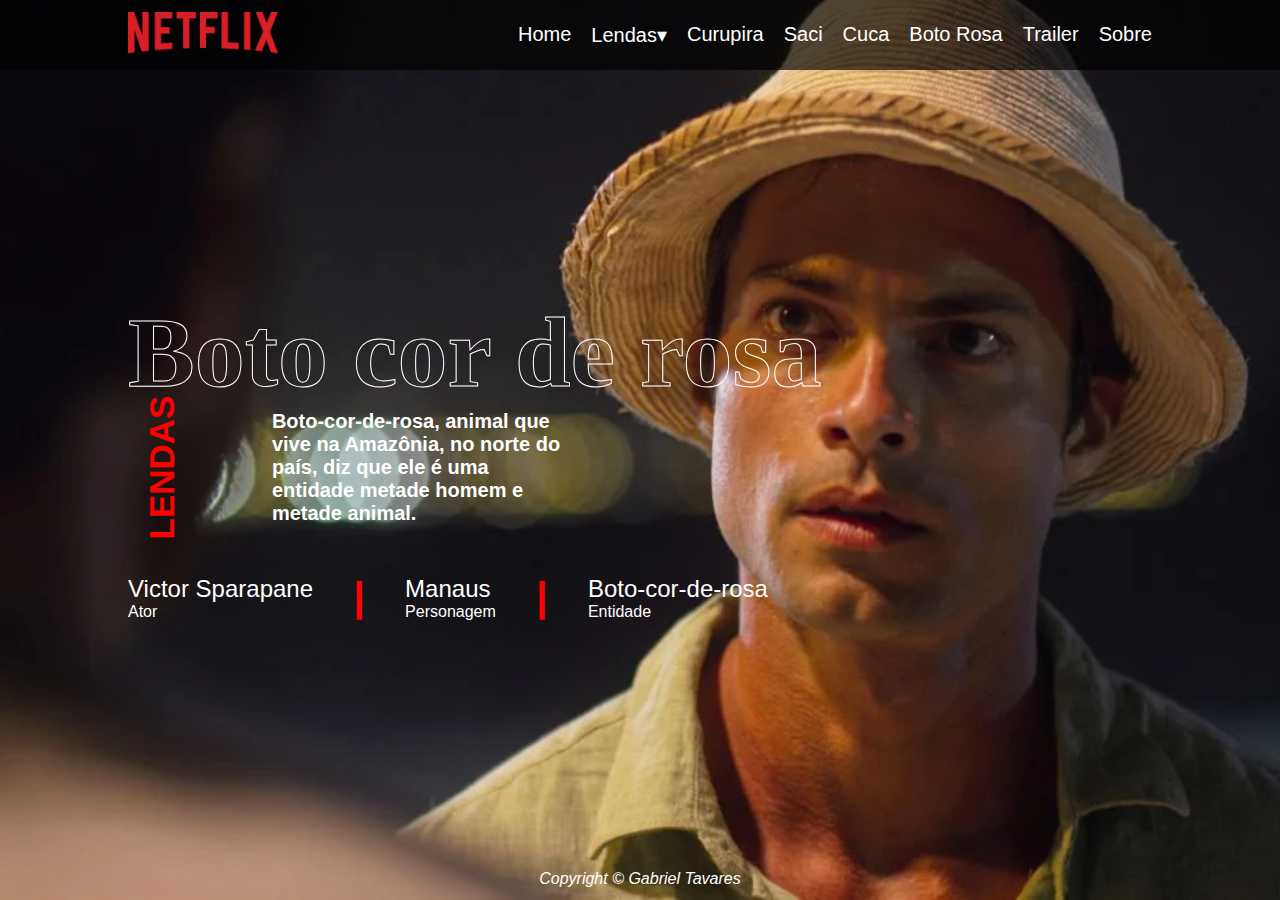
==== boto.html @ 7fec71c9 "header" ====
<!DOCTYPE html>
<html lang="en">
<head>
    <meta charset="UTF-8">
    <meta http-equiv="X-UA-Compatible" content="IE=edge">
    <meta name="viewport" content="width=device-width, initial-scale=1.0">
    <link rel="stylesheet" href="boto.css">
    <title>Boto</title>
</head>
<body>
        <header>
            <a href="#" class="logo">
                <img src="img/Netflixlogo1.png" alt="logo netflix" width="150px">
            </a>
            <nav class="links">
                <ul>
                    <li><a href="index.html">Home</a></li>
                    <li><a href="#">Lendas<span>&#9662;</span></a></li>
                    <ul class="submenu">
                        <li><a href="curupira.html">Curupira</a></li>
                        <li><a href="Saci.html">Saci</a></li>
                        <li><a href="cuca.html">Cuca</a></li>
                        <li><a href="boto.html">Boto Rosa</a></li>
                    </ul>
                    <li><a href="#">Trailer</a></li>
                    <li><a href="#">Sobre</a></li>
                </ul>
            </nav>
    
        </header>
    <main>
        <h1>Boto cor de rosa</h1>
        <div class="paragrafo">
        <h3>LENDAS</h3>  
        <p>Boto-cor-de-rosa, animal que vive na Amazônia, no norte do país, diz que ele é uma entidade metade homem e metade animal. </p>
    </div> 
        <div class="Geral">
         <div class="Específica">
            <h2> Victor Sparapane</h2>
            <h4>Ator</h4>
        </div> 
        <p class="barra">|</p>
        <div class="Específica">
            <h2> Manaus</h2>
            <h4>Personagem</h4>
        </div>
        <p class="barra">|</p>
        <div class="Específica">
            <h2>Boto-cor-de-rosa</h2>
            <h4>Entidade</h4>
            </div>
        </div>
    </main>
    <footer>
        <p>Copyright &copy Gabriel Tavares</p>
    </footer>
</body>
</html>
---- boto.css ----
*{margin: 0%;
    padding: 0%;
    box-sizing: 0%;
  }


  

  body{

        width: 100vw;
        height: 100vh;
        background-image: url(img/boto\ cor\ de\ rosa.webp);
        background-color:blac#00000055;
        background-blend-mode: darken;
        background-size: cover;
        background-position: right top;
        display: flex;
        flex-direction: column;
        font-family: 'Karla', sans-serif;
        color: white;
    
    }

  header {

    background-color: #000000AA;
    height: 70px;
    display: flex;
    justify-content: space-between;
    align-items: center;
    padding: 0 10vw;

}
main{
    padding-top: 25vh;
    padding-left: 10vw;
    padding-right: 10vw;
    flex-grow: 1;
}

.barra{
    color: red;
    font-size: 40px;
}

.Geral{
    display: flex;
    justify-content: space-between; 
    max-width: 50vw; 
    margin-top: 50px;

}


main h1{
    font-family: calibri;
    font-size: 100px;
    color: rgba(8, 8, 8, 0);
    -webkit-text-stroke-width: 1px;
    -webkit-text-stroke-color: rgb(255, 255, 255);
}
   
main h3{

    transform: rotate(270deg);
    color: red;
    font-size: 35px;


}
    main p{

    font-size: 20px;
    font-weight: 200; 
    max-width: 300px; 
    color:white;
    font-weight: bold; 
}


h2, h4{
    font-weight: 200;
}

.paragrafo{
    display: flex;
}

.links ul {

    display: flex;
    gap: 20px;
    color: white;
    list-style: none;

}



.links a {

    color: white;
    text-decoration: none;
    font-size: 20px;
    user-select: none;
    transition: all 1s;

}



.links a:hover {
    color: red;

}
footer

{
    height: 30px;
    text-align: center;
    font-style: italic;
    align-items: center;

}
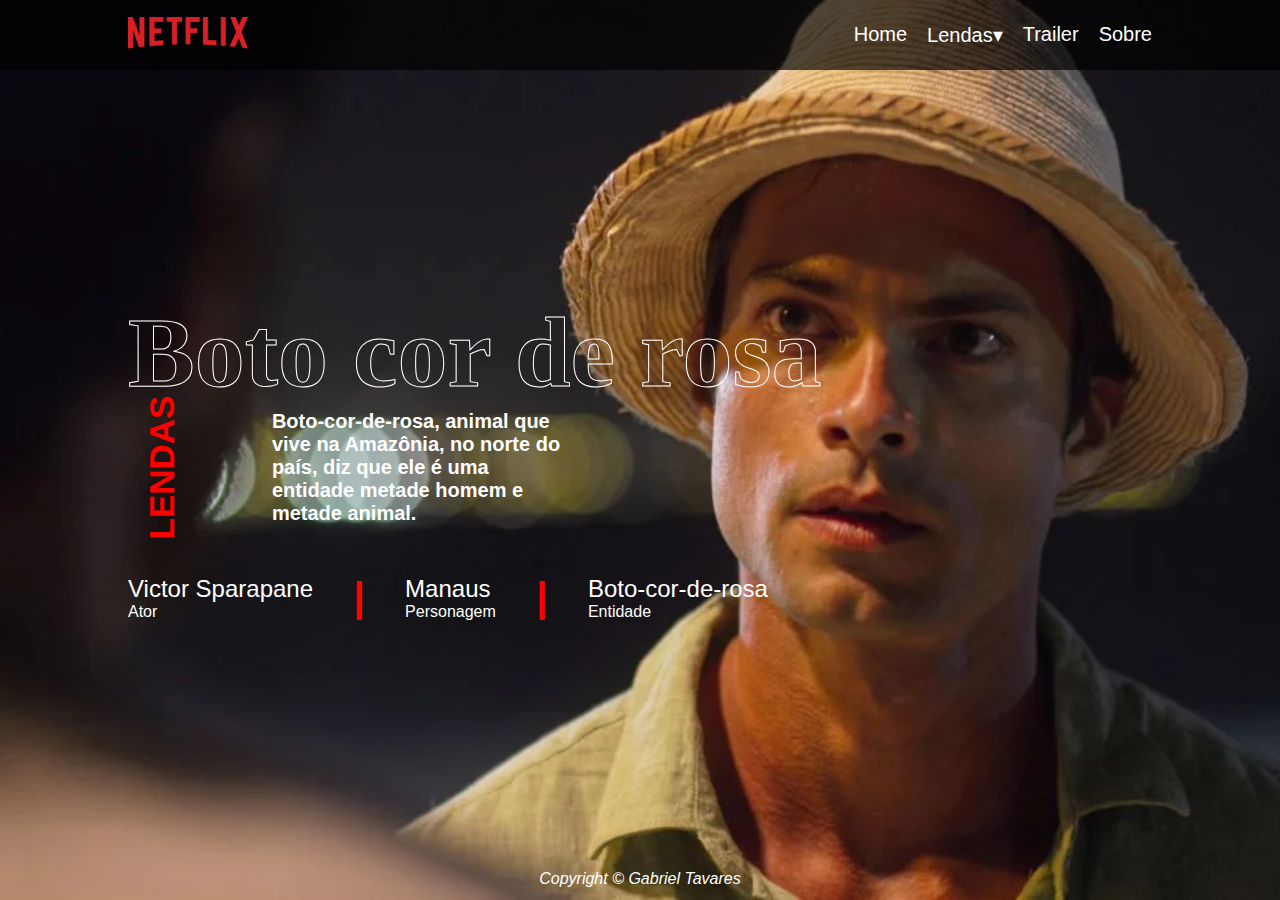
==== commit c0acc7ff: "ajustando" ====
--- a/boto.html
+++ b/boto.html
@@ -15,15 +15,17 @@
             <nav class="links">
                 <ul>
                     <li><a href="index.html">Home</a></li>
-                    <li><a href="#">Lendas<span>&#9662;</span></a></li>
-                    <ul class="submenu">
-                        <li><a href="curupira.html">Curupira</a></li>
-                        <li><a href="Saci.html">Saci</a></li>
-                        <li><a href="cuca.html">Cuca</a></li>
-                        <li><a href="boto.html">Boto Rosa</a></li>
-                    </ul>
+                    <li><a href="#">Lendas<span>&#9662;</span></a>
+                        <ul class="submenu">
+                            <li><a href="curupira.html">Curupira</a></li>
+                            <li><a href="Saci.html">Saci</a></li>
+                            <li><a href="cuca.html">Cuca</a></li>
+                            <li><a href="boto.html">Boto  cor de Rosa</a></li>
+                            <li><a href="boto.html">Iara</a></li>
+                        </ul>
+                    </li>
                     <li><a href="#">Trailer</a></li>
-                    <li><a href="#">Sobre</a></li>
+                    <li><a href="https://www.linkedin.com/in/gabriel-tavares-silva-rocha-443a65211/">Sobre</a></li>
                 </ul>
             </nav>
     
--- a/boto.css
+++ b/boto.css
@@ -21,17 +21,67 @@
         color: white;
     
     }
-
-  header {
-
-    background-color: #000000AA;
-    height: 70px;
-    display: flex;
-    justify-content: space-between;
-    align-items: center;
-    padding: 0 10vw;
-
-}
+    
+    header {
+        top: 0;
+        background-color: #000000AA;
+        height: 70px;
+        display: flex;
+        justify-content: space-between;
+        align-items: center;
+        padding: 0 10vw;
+    }
+    
+    .logo img{
+        width: 120px;
+    }
+    
+    .links ul {
+        display: flex;
+        gap: 20px;
+        list-style-type: none;
+    }
+    
+    .links a{
+        color: white;
+        text-decoration: none;
+        font-size: 20px;
+        user-select: none;
+        transition: all 1s;
+    }
+    
+    .links a:hover {
+        color: red;
+    }
+    
+    .links ul .submenu {
+        margin-top: 1px;
+        display: none;
+        position: absolute;
+        font-size: 12px;
+    }
+    
+    .links li ul{
+        position: relative;
+    }
+    
+     .submenu {
+        background-color: #000000BB;
+     }
+    
+    .submenu a{
+        display: flex;
+        justify-content: flex-start;
+    }
+    
+    .submenu a:hover {
+        border-left: 10px solid red;
+    }
+    
+    .links li:hover > .submenu{
+        display: flex;
+        flex-direction: column;
+    }
 main{
     padding-top: 25vh;
     padding-left: 10vw;
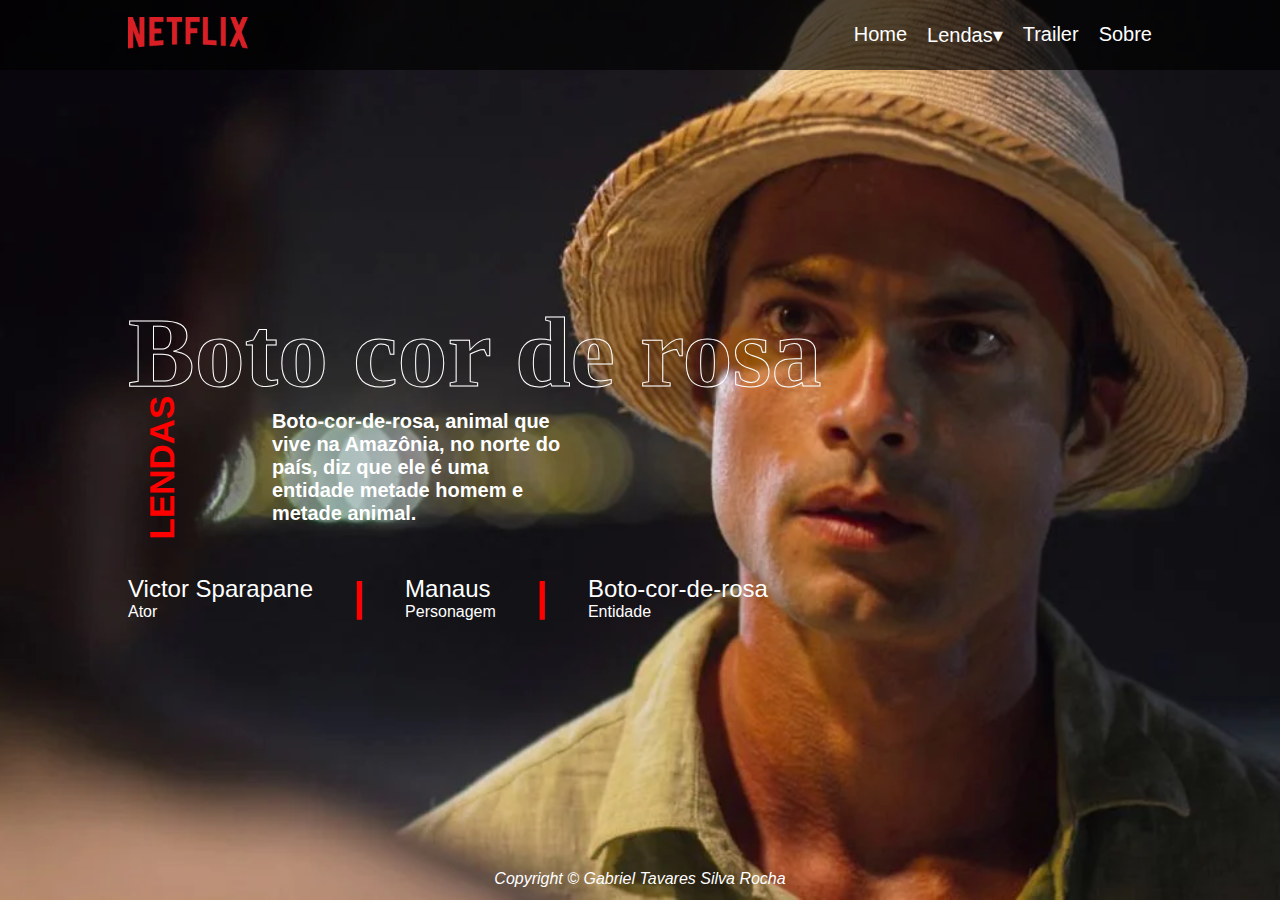
==== commit 8e56b382: "finalizado" ====
--- a/boto.html
+++ b/boto.html
@@ -21,11 +21,11 @@
                             <li><a href="Saci.html">Saci</a></li>
                             <li><a href="cuca.html">Cuca</a></li>
                             <li><a href="boto.html">Boto  cor de Rosa</a></li>
-                            <li><a href="boto.html">Iara</a></li>
+                            <li><a href="iara.html">Iara</a></li>
                         </ul>
                     </li>
                     <li><a href="#">Trailer</a></li>
-                    <li><a href="https://www.linkedin.com/in/gabriel-tavares-silva-rocha-443a65211/">Sobre</a></li>
+                    <li><a href="sobre.html">Sobre</a></li>
                 </ul>
             </nav>
     
@@ -54,7 +54,7 @@
         </div>
     </main>
     <footer>
-        <p>Copyright &copy Gabriel Tavares</p>
+        <p>Copyright &copy Gabriel Tavares Silva Rocha</p>
     </footer>
 </body>
 </html>--- a/boto.css
+++ b/boto.css
@@ -66,6 +66,7 @@
     }
     
      .submenu {
+        font-size: 18px;
         background-color: #000000BB;
      }
     
@@ -81,6 +82,7 @@
     .links li:hover > .submenu{
         display: flex;
         flex-direction: column;
+        gap: 1px;
     }
 main{
     padding-top: 25vh;
